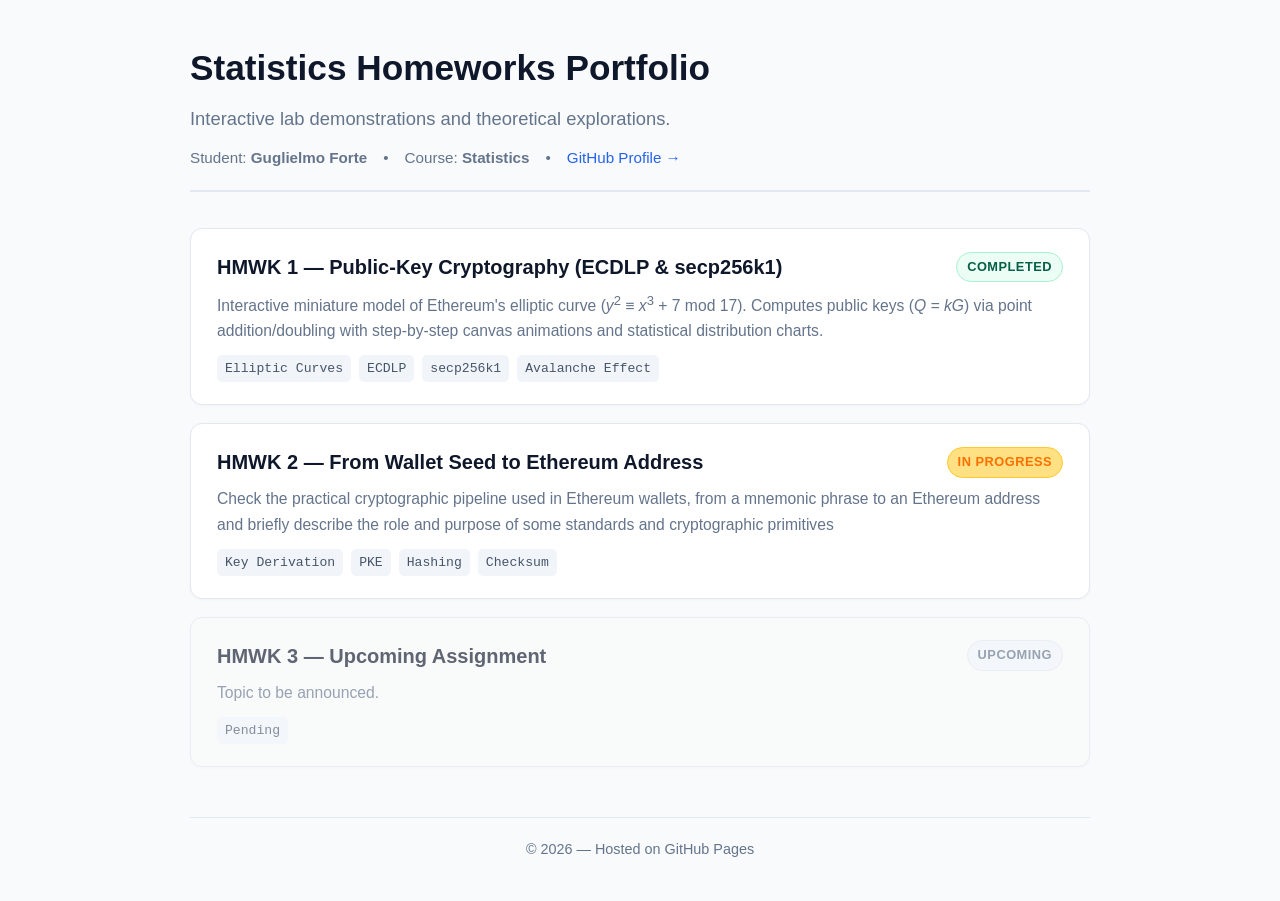
==== index.html @ 104cedfa "index and homework1" ====
<!doctype html>
<html lang="en">
    <head>
        <meta charset="UTF-8" />
        <meta name="viewport" content="width=device-width, initial-scale=1.0" />
        <title>Cryptography & Blockchain — Homework Portfolio</title>
        <style>
            :root {
                --bg: #f8fafc;
                --card-bg: #ffffff;
                --border: #e2e8f0;
                --border-hover: #cbd5e1;
                --text: #0f172a;
                --text-muted: #64748b;
                --primary: #2563eb;
                --primary-hover: #1d4ed8;
                --badge-green-bg: #ecfdf5;
                --badge-green-text: #065f46;
                --badge-gray-bg: #f1f5f9;
                --badge-gray-text: #64748b;
                --badge-yellow-text: #ff6f00;
                --badge-yellow-bg: #ffe082;
            }

            * {
                box-sizing: border-box;
            }

            body {
                font-family:
                    -apple-system, BlinkMacSystemFont, "Segoe UI", Roboto,
                    Helvetica, Arial, sans-serif;
                background: var(--bg);
                color: var(--text);
                line-height: 1.6;
                margin: 0;
                padding: 40px 20px;
            }

            .container {
                max-width: 900px;
                margin: 0 auto;
            }

            /* Profile / Header */
            header {
                margin-bottom: 36px;
                border-bottom: 2px solid var(--border);
                padding-bottom: 20px;
            }

            h1 {
                font-size: 2.2rem;
                font-weight: 700;
                margin: 0 0 8px 0;
                color: var(--text);
            }

            .subtitle {
                font-size: 1.15rem;
                color: var(--text-muted);
                margin: 0 0 12px 0;
            }

            .meta {
                font-size: 0.95rem;
                color: var(--text-muted);
                display: flex;
                gap: 16px;
                flex-wrap: wrap;
            }

            .meta a {
                color: var(--primary);
                text-decoration: none;
                font-weight: 500;
            }

            .meta a:hover {
                text-decoration: underline;
            }

            /* Homework Cards List */
            .hw-grid {
                display: flex;
                flex-direction: column;
                gap: 18px;
            }

            .hw-card {
                background: var(--card-bg);
                border: 1px solid var(--border);
                border-radius: 12px;
                padding: 22px 26px;
                text-decoration: none;
                color: inherit;
                display: block;
                transition: all 0.2s ease;
                box-shadow: 0 1px 3px rgba(0, 0, 0, 0.03);
            }

            /* Hover effect for active homeworks */
            a.hw-card:hover {
                border-color: var(--primary);
                transform: translateY(-2px);
                box-shadow: 0 6px 16px rgba(37, 99, 235, 0.08);
            }

            .hw-card.disabled {
                opacity: 0.65;
                cursor: not-allowed;
                background: #fafafa;
            }

            .card-header {
                display: flex;
                justify-content: space-between;
                align-items: center;
                margin-bottom: 8px;
                flex-wrap: wrap;
                gap: 8px;
            }

            .hw-title {
                font-size: 1.25rem;
                font-weight: 600;
                color: var(--text);
                margin: 0;
            }

            a.hw-card:hover .hw-title {
                color: var(--primary);
            }

            .badge {
                font-size: 0.8rem;
                font-weight: 600;
                padding: 4px 10px;
                border-radius: 20px;
                text-transform: uppercase;
                letter-spacing: 0.5px;
            }

            .badge-completed {
                background: var(--badge-green-bg);
                color: var(--badge-green-text);
                border: 1px solid #a7f3d0;
            }

            .badge-upcoming {
                background: var(--badge-gray-bg);
                color: var(--badge-gray-text);
                border: 1px solid #e2e8f0;
            }

            .badge-inprogress {
                background: var(--badge-yellow-bg);
                color: var(--badge-yellow-text);
                border: 1px solid #ffca28;
            }

            .hw-desc {
                font-size: 0.98rem;
                color: var(--text-muted);
                margin: 0 0 12px 0;
            }

            .hw-tags {
                display: flex;
                gap: 8px;
                flex-wrap: wrap;
            }

            .tag {
                font-size: 0.82rem;
                font-family: "Fira Code", monospace;
                background: #f1f5f9;
                color: #475569;
                padding: 3px 8px;
                border-radius: 5px;
            }

            footer {
                margin-top: 50px;
                text-align: center;
                font-size: 0.9rem;
                color: var(--text-muted);
                border-top: 1px solid var(--border);
                padding-top: 20px;
            }
        </style>
    </head>
    <body>
        <div class="container">
            <header>
                <h1>Statistics Homeworks Portfolio</h1>
                <p class="subtitle">
                    Interactive lab demonstrations and theoretical explorations.
                </p>
                <div class="meta">
                    <span>Student: <strong>Guglielmo Forte</strong></span>
                    <span>&bull;</span>
                    <span>Course: <strong>Statistics</strong></span>
                    <span>&bull;</span>
                    <a
                        href="https://github.com/GuFo0"
                        target="_blank"
                        rel="noopener"
                        >GitHub Profile &rarr;</a
                    >
                </div>
            </header>

            <!-- List of Homeworks -->
            <div class="hw-grid">
                <a href="hmwk1.html" class="hw-card">
                    <div class="card-header">
                        <h2 class="hw-title">
                            HMWK 1 — Public-Key Cryptography (ECDLP &amp;
                            secp256k1)
                        </h2>
                        <span class="badge badge-completed">Completed</span>
                    </div>
                    <p class="hw-desc">
                        Interactive miniature model of Ethereum's elliptic curve
                        (<i>y</i><sup>2</sup> &equiv; <i>x</i><sup>3</sup> + 7
                        mod 17). Computes public keys (<i>Q = kG</i>) via point
                        addition/doubling with step-by-step canvas animations
                        and statistical distribution charts.
                    </p>
                    <div class="hw-tags">
                        <span class="tag">Elliptic Curves</span>
                        <span class="tag">ECDLP</span>
                        <span class="tag">secp256k1</span>
                        <span class="tag">Avalanche Effect</span>
                    </div>
                </a>

                <a href="hmwk2.html" class="hw-card">
                    <div class="card-header">
                        <h2 class="hw-title">
                            HMWK 2 — From Wallet Seed to Ethereum Address
                        </h2>
                        <span class="badge badge-inprogress">In Progress</span>
                    </div>
                    <p class="hw-desc">
                        Check the practical cryptographic pipeline used in
                        Ethereum wallets, from a mnemonic phrase to an Ethereum
                        address and briefly describe the role and purpose of
                        some standards and cryptographic primitives
                    </p>
                    <div class="hw-tags">
                        <span class="tag">Key Derivation</span>
                        <span class="tag">PKE</span>
                        <span class="tag">Hashing</span>
                        <span class="tag">Checksum</span>
                    </div>
                </a>

                <!-- HOMEWORK 3 (Placeholder) -->
                <div class="hw-card disabled">
                    <div class="card-header">
                        <h2 class="hw-title">HMWK 3 — Upcoming Assignment</h2>
                        <span class="badge badge-upcoming">Upcoming</span>
                    </div>
                    <p class="hw-desc">Topic to be announced.</p>
                    <div class="hw-tags">
                        <span class="tag">Pending</span>
                    </div>
                </div>
            </div>

            <footer>
                &copy;
                <script>
                    document.write(new Date().getFullYear());
                </script>
                — Hosted on GitHub Pages
            </footer>
        </div>
    </body>
</html>
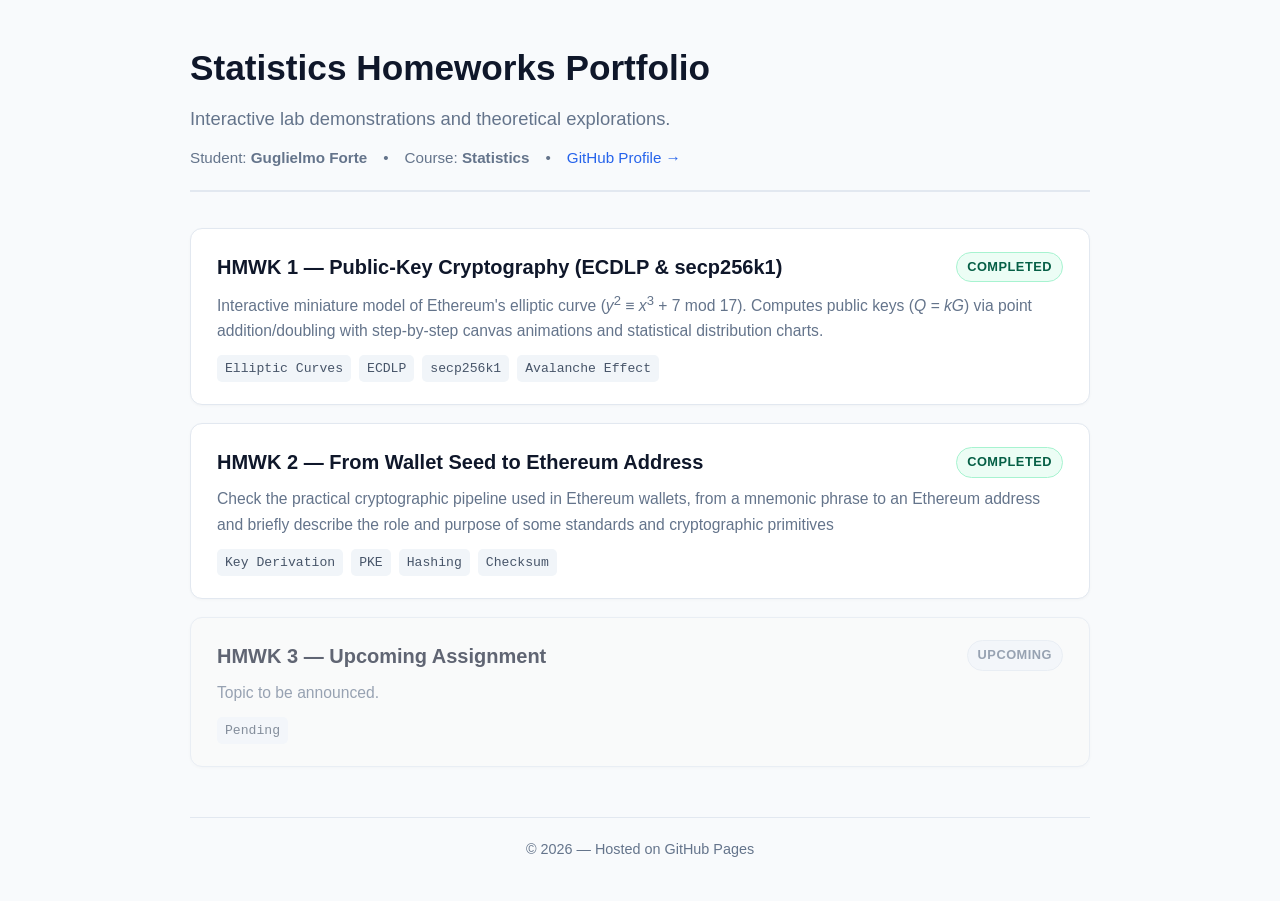
==== commit ed87501d: "homework2" ====
--- a/index.html
+++ b/index.html
@@ -241,7 +241,7 @@
                         <h2 class="hw-title">
                             HMWK 2 — From Wallet Seed to Ethereum Address
                         </h2>
-                        <span class="badge badge-inprogress">In Progress</span>
+                        <span class="badge badge-completed">Completed</span>
                     </div>
                     <p class="hw-desc">
                         Check the practical cryptographic pipeline used in
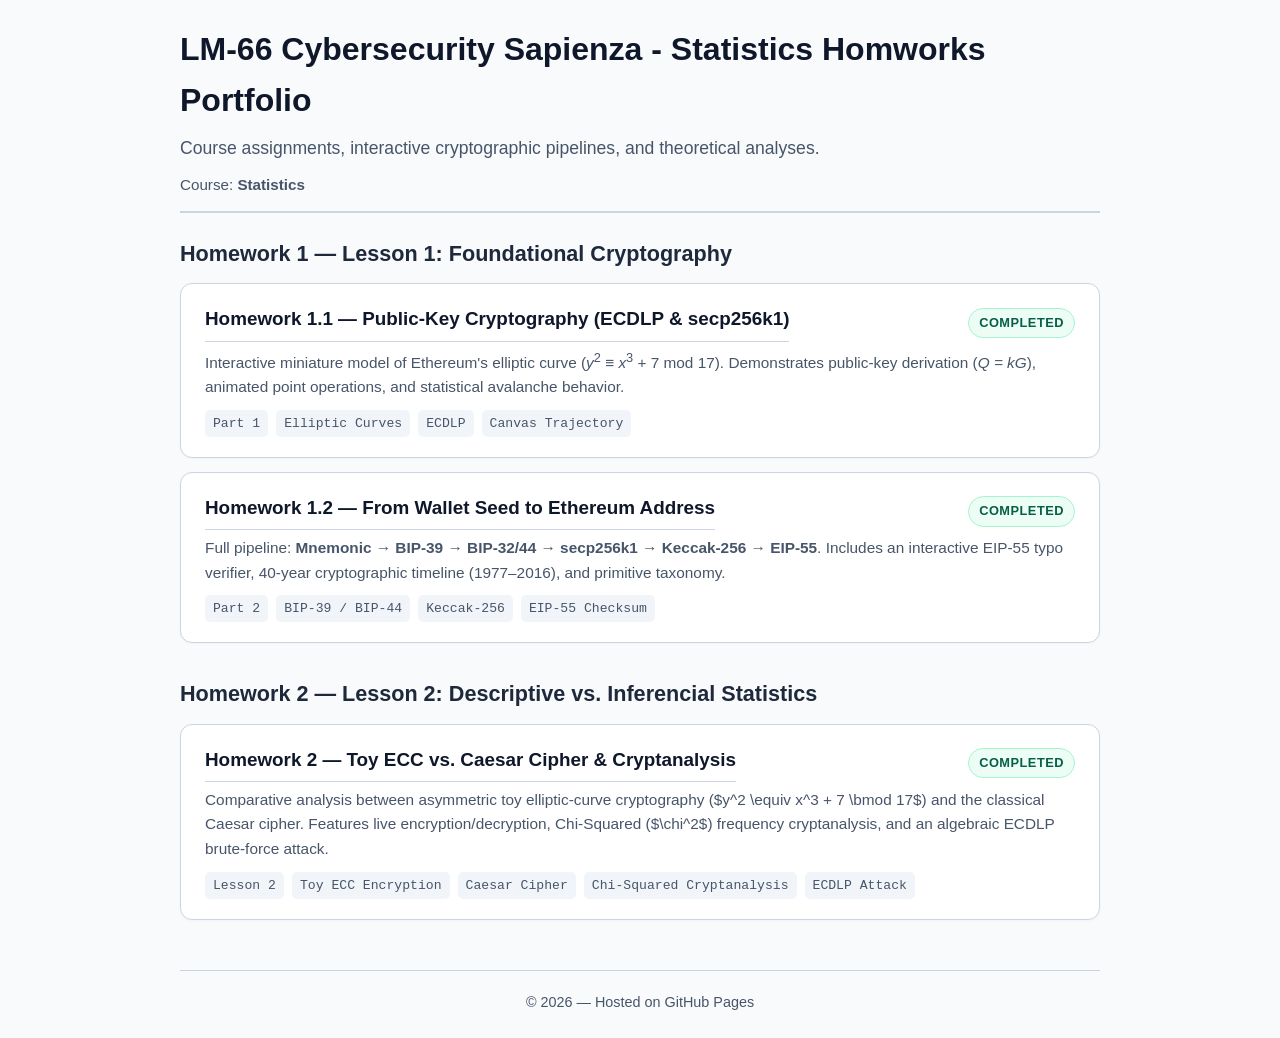
==== commit 87baf0ab: "homwork2 and reorganize portfolio" ====
--- a/index.html
+++ b/index.html
@@ -3,220 +3,125 @@
     <head>
         <meta charset="UTF-8" />
         <meta name="viewport" content="width=device-width, initial-scale=1.0" />
-        <title>Cryptography & Blockchain — Homework Portfolio</title>
+        <title>
+            LM-66 Cybersecurity Sapienza - Statistics Course — Homework
+            Portfolio
+        </title>
+        <link rel="stylesheet" href="style.css" />
         <style>
-            :root {
-                --bg: #f8fafc;
-                --card-bg: #ffffff;
-                --border: #e2e8f0;
-                --border-hover: #cbd5e1;
-                --text: #0f172a;
-                --text-muted: #64748b;
-                --primary: #2563eb;
-                --primary-hover: #1d4ed8;
-                --badge-green-bg: #ecfdf5;
-                --badge-green-text: #065f46;
-                --badge-gray-bg: #f1f5f9;
-                --badge-gray-text: #64748b;
-                --badge-yellow-text: #ff6f00;
-                --badge-yellow-bg: #ffe082;
-            }
-
-            * {
-                box-sizing: border-box;
-            }
-
-            body {
-                font-family:
-                    -apple-system, BlinkMacSystemFont, "Segoe UI", Roboto,
-                    Helvetica, Arial, sans-serif;
-                background: var(--bg);
-                color: var(--text);
-                line-height: 1.6;
-                margin: 0;
-                padding: 40px 20px;
-            }
-
-            .container {
-                max-width: 900px;
-                margin: 0 auto;
-            }
-
-            /* Profile / Header */
-            header {
-                margin-bottom: 36px;
-                border-bottom: 2px solid var(--border);
-                padding-bottom: 20px;
-            }
-
-            h1 {
-                font-size: 2.2rem;
+            /* Specific styles for the Index Hub */
+            .lesson-section {
+                margin-bottom: 34px;
+            }
+            .lesson-title {
+                font-size: 1.35rem;
                 font-weight: 700;
-                margin: 0 0 8px 0;
-                color: var(--text);
-            }
-
-            .subtitle {
-                font-size: 1.15rem;
-                color: var(--text-muted);
-                margin: 0 0 12px 0;
-            }
-
-            .meta {
-                font-size: 0.95rem;
-                color: var(--text-muted);
+                color: #1e293b;
+                margin-bottom: 12px;
                 display: flex;
-                gap: 16px;
-                flex-wrap: wrap;
-            }
-
-            .meta a {
-                color: var(--primary);
-                text-decoration: none;
-                font-weight: 500;
-            }
-
-            .meta a:hover {
-                text-decoration: underline;
-            }
-
-            /* Homework Cards List */
-            .hw-grid {
-                display: flex;
-                flex-direction: column;
-                gap: 18px;
-            }
-
+                align-items: center;
+                gap: 10px;
+            }
             .hw-card {
-                background: var(--card-bg);
+                background: var(--card);
                 border: 1px solid var(--border);
                 border-radius: 12px;
-                padding: 22px 26px;
+                padding: 20px 24px;
                 text-decoration: none;
                 color: inherit;
                 display: block;
                 transition: all 0.2s ease;
                 box-shadow: 0 1px 3px rgba(0, 0, 0, 0.03);
-            }
-
-            /* Hover effect for active homeworks */
+                margin-bottom: 14px;
+            }
             a.hw-card:hover {
                 border-color: var(--primary);
                 transform: translateY(-2px);
                 box-shadow: 0 6px 16px rgba(37, 99, 235, 0.08);
             }
-
             .hw-card.disabled {
                 opacity: 0.65;
                 cursor: not-allowed;
                 background: #fafafa;
             }
-
             .card-header {
                 display: flex;
                 justify-content: space-between;
                 align-items: center;
-                margin-bottom: 8px;
+                margin-bottom: 6px;
                 flex-wrap: wrap;
                 gap: 8px;
             }
-
             .hw-title {
-                font-size: 1.25rem;
+                font-size: 1.18rem;
                 font-weight: 600;
+                margin: 0;
                 color: var(--text);
-                margin: 0;
-            }
-
+            }
             a.hw-card:hover .hw-title {
                 color: var(--primary);
             }
-
-            .badge {
-                font-size: 0.8rem;
-                font-weight: 600;
-                padding: 4px 10px;
-                border-radius: 20px;
-                text-transform: uppercase;
-                letter-spacing: 0.5px;
-            }
-
-            .badge-completed {
-                background: var(--badge-green-bg);
-                color: var(--badge-green-text);
-                border: 1px solid #a7f3d0;
-            }
-
-            .badge-upcoming {
-                background: var(--badge-gray-bg);
-                color: var(--badge-gray-text);
-                border: 1px solid #e2e8f0;
-            }
-
-            .badge-inprogress {
-                background: var(--badge-yellow-bg);
-                color: var(--badge-yellow-text);
-                border: 1px solid #ffca28;
-            }
-
             .hw-desc {
-                font-size: 0.98rem;
+                font-size: 0.96rem;
                 color: var(--text-muted);
-                margin: 0 0 12px 0;
-            }
-
+                margin: 0 0 10px 0;
+            }
             .hw-tags {
                 display: flex;
                 gap: 8px;
                 flex-wrap: wrap;
             }
-
             .tag {
                 font-size: 0.82rem;
-                font-family: "Fira Code", monospace;
+                font-family: monospace;
                 background: #f1f5f9;
                 color: #475569;
                 padding: 3px 8px;
                 border-radius: 5px;
             }
-
-            footer {
-                margin-top: 50px;
-                text-align: center;
-                font-size: 0.9rem;
-                color: var(--text-muted);
-                border-top: 1px solid var(--border);
-                padding-top: 20px;
-            }
         </style>
     </head>
     <body>
-        <div class="container">
+        <div class="container" style="max-width: 920px">
             <header>
-                <h1>Statistics Homeworks Portfolio</h1>
-                <p class="subtitle">
-                    Interactive lab demonstrations and theoretical explorations.
+                <h1>
+                    LM-66 Cybersecurity Sapienza - Statistics Homworks Portfolio
+                </h1>
+                <p
+                    style="
+                        font-size: 1.1rem;
+                        color: var(--text-muted);
+                        margin: 0 0 10px 0;
+                    "
+                >
+                    Course assignments, interactive cryptographic pipelines, and
+                    theoretical analyses.
                 </p>
-                <div class="meta">
-                    <span>Student: <strong>Guglielmo Forte</strong></span>
-                    <span>&bull;</span>
+                <div
+                    style="
+                        font-size: 0.95rem;
+                        color: var(--text-muted);
+                        display: flex;
+                        gap: 16px;
+                    "
+                >
                     <span>Course: <strong>Statistics</strong></span>
-                    <span>&bull;</span>
-                    <a
-                        href="https://github.com/GuFo0"
-                        target="_blank"
-                        rel="noopener"
-                        >GitHub Profile &rarr;</a
+                </div>
+            </header>
+
+            <!-- LESSON 1 / HOMEWORK 1 -->
+            <div class="lesson-section">
+                <div class="lesson-title">
+                    <span
+                        >Homework 1 — Lesson 1: Foundational Cryptography</span
                     >
                 </div>
-            </header>
-
-            <!-- List of Homeworks -->
-            <div class="hw-grid">
-                <a href="hmwk1.html" class="hw-card">
+
+                <!-- Part 1.1 -->
+                <a href="hmwk1-1.html" class="hw-card">
                     <div class="card-header">
                         <h2 class="hw-title">
-                            HMWK 1 — Public-Key Cryptography (ECDLP &amp;
+                            Homework 1.1 — Public-Key Cryptography (ECDLP &amp;
                             secp256k1)
                         </h2>
                         <span class="badge badge-completed">Completed</span>
@@ -224,53 +129,91 @@
                     <p class="hw-desc">
                         Interactive miniature model of Ethereum's elliptic curve
                         (<i>y</i><sup>2</sup> &equiv; <i>x</i><sup>3</sup> + 7
-                        mod 17). Computes public keys (<i>Q = kG</i>) via point
-                        addition/doubling with step-by-step canvas animations
-                        and statistical distribution charts.
+                        mod 17). Demonstrates public-key derivation (<i
+                            >Q = kG</i
+                        >), animated point operations, and statistical avalanche
+                        behavior.
                     </p>
                     <div class="hw-tags">
+                        <span class="tag">Part 1</span>
                         <span class="tag">Elliptic Curves</span>
                         <span class="tag">ECDLP</span>
-                        <span class="tag">secp256k1</span>
-                        <span class="tag">Avalanche Effect</span>
+                        <span class="tag">Canvas Trajectory</span>
                     </div>
                 </a>
 
+                <!-- Part 1.2 -->
+                <a href="hmwk1-2.html" class="hw-card">
+                    <div class="card-header">
+                        <h2 class="hw-title">
+                            Homework 1.2 — From Wallet Seed to Ethereum Address
+                        </h2>
+                        <span class="badge badge-completed">Completed</span>
+                    </div>
+                    <p class="hw-desc">
+                        Full pipeline:
+                        <strong
+                            >Mnemonic &rarr; BIP-39 &rarr; BIP-32/44 &rarr;
+                            secp256k1 &rarr; Keccak-256 &rarr; EIP-55</strong
+                        >. Includes an interactive EIP-55 typo verifier, 40-year
+                        cryptographic timeline (1977&ndash;2016), and primitive
+                        taxonomy.
+                    </p>
+                    <div class="hw-tags">
+                        <span class="tag">Part 2</span>
+                        <span class="tag">BIP-39 / BIP-44</span>
+                        <span class="tag">Keccak-256</span>
+                        <span class="tag">EIP-55 Checksum</span>
+                    </div>
+                </a>
+            </div>
+
+            <!-- LESSON 2 / HOMEWORK 2 -->
+            <div class="lesson-section">
+                <div class="lesson-title">
+                    <span
+                        >Homework 2 — Lesson 2: Descriptive vs. Inferencial
+                        Statistics</span
+                    >
+                </div>
+
+                <!-- HOMEWORK 2 (Active) -->
                 <a href="hmwk2.html" class="hw-card">
                     <div class="card-header">
                         <h2 class="hw-title">
-                            HMWK 2 — From Wallet Seed to Ethereum Address
+                            Homework 2 — Toy ECC vs. Caesar Cipher &amp;
+                            Cryptanalysis
                         </h2>
                         <span class="badge badge-completed">Completed</span>
                     </div>
                     <p class="hw-desc">
-                        Check the practical cryptographic pipeline used in
-                        Ethereum wallets, from a mnemonic phrase to an Ethereum
-                        address and briefly describe the role and purpose of
-                        some standards and cryptographic primitives
+                        Comparative analysis between asymmetric toy
+                        elliptic-curve cryptography ($y^2 \equiv x^3 + 7 \bmod
+                        17$) and the classical Caesar cipher. Features live
+                        encryption/decryption, Chi-Squared ($\chi^2$) frequency
+                        cryptanalysis, and an algebraic ECDLP brute-force
+                        attack.
                     </p>
                     <div class="hw-tags">
-                        <span class="tag">Key Derivation</span>
-                        <span class="tag">PKE</span>
-                        <span class="tag">Hashing</span>
-                        <span class="tag">Checksum</span>
+                        <span class="tag">Lesson 2</span>
+                        <span class="tag">Toy ECC Encryption</span>
+                        <span class="tag">Caesar Cipher</span>
+                        <span class="tag">Chi-Squared Cryptanalysis</span>
+                        <span class="tag">ECDLP Attack</span>
                     </div>
                 </a>
-
-                <!-- HOMEWORK 3 (Placeholder) -->
-                <div class="hw-card disabled">
-                    <div class="card-header">
-                        <h2 class="hw-title">HMWK 3 — Upcoming Assignment</h2>
-                        <span class="badge badge-upcoming">Upcoming</span>
-                    </div>
-                    <p class="hw-desc">Topic to be announced.</p>
-                    <div class="hw-tags">
-                        <span class="tag">Pending</span>
-                    </div>
-                </div>
             </div>
 
-            <footer>
+            <footer
+                style="
+                    margin-top: 50px;
+                    text-align: center;
+                    font-size: 0.9rem;
+                    color: var(--text-muted);
+                    border-top: 1px solid var(--border);
+                    padding-top: 20px;
+                "
+            >
                 &copy;
                 <script>
                     document.write(new Date().getFullYear());
--- a/style.css
+++ b/style.css
@@ -0,0 +1,316 @@
+:root {
+    --bg: #f8fafc;
+    --card: #ffffff;
+    --border: #cbd5e1;
+    --text: #0f172a;
+    --text-muted: #475569;
+    --primary: #2563eb;
+    --primary-hover: #1d4ed8;
+    --green: #10b981;
+    --red: #ef4444;
+    --amber: #f59e0b;
+    --purple: #8b5cf6;
+    --badge-green-bg: #ecfdf5;
+    --badge-green-text: #065f46;
+    --badge-gray-bg: #f1f5f9;
+    --badge-gray-text: #64748b;
+}
+
+* {
+    box-sizing: border-box;
+}
+
+body {
+    font-family:
+        -apple-system, BlinkMacSystemFont, "Segoe UI", Roboto, Helvetica, Arial,
+        sans-serif;
+    background: var(--bg);
+    color: var(--text);
+    line-height: 1.6;
+    margin: 0;
+    padding: 24px;
+    font-size: 1.05rem;
+}
+
+.container {
+    max-width: min(94vw, 1450px);
+    margin: 0 auto;
+}
+
+/* Navigation Back Link */
+.nav-back,
+.back-btn {
+    display: inline-flex;
+    align-items: center;
+    gap: 6px;
+    padding: 8px 14px;
+    font-size: 0.95rem;
+    font-weight: 600;
+    color: #334155;
+    background: #ffffff;
+    border: 1px solid var(--border);
+    border-radius: 8px;
+    text-decoration: none;
+    margin-bottom: 20px;
+    box-shadow: 0 1px 2px rgba(0, 0, 0, 0.04);
+    transition: all 0.15s ease;
+}
+.nav-back:hover,
+.back-btn:hover {
+    background: #f1f5f9;
+    color: var(--primary);
+    border-color: #94a3b8;
+    transform: translateX(-2px);
+}
+
+/* Typography & Headers */
+header {
+    margin-bottom: 24px;
+    border-bottom: 2px solid var(--border);
+    padding-bottom: 14px;
+}
+h1 {
+    margin: 0 0 8px 0;
+    font-size: 2rem;
+    color: #0f172a;
+    font-weight: 700;
+}
+h2 {
+    font-size: 1.4rem;
+    margin: 0 0 14px 0;
+    border-bottom: 1px solid var(--border);
+    padding-bottom: 6px;
+    color: #1e293b;
+}
+h3 {
+    font-size: 1.15rem;
+    margin: 14px 0 6px 0;
+    color: #1e293b;
+}
+p,
+li {
+    font-size: 1rem;
+    color: var(--text-muted);
+}
+
+/* Cards & Grids */
+.card {
+    background: var(--card);
+    border: 1px solid var(--border);
+    border-radius: 10px;
+    padding: 22px;
+    margin-bottom: 24px;
+    box-shadow: 0 2px 6px rgba(0, 0, 0, 0.04);
+}
+.grid-2 {
+    display: grid;
+    grid-template-columns: 1fr 1fr;
+    gap: 24px;
+}
+@media (max-width: 950px) {
+    .grid-2 {
+        grid-template-columns: 1fr;
+    }
+    body {
+        padding: 14px;
+    }
+}
+
+/* Form Controls & Buttons */
+.control-group {
+    margin-bottom: 16px;
+}
+label {
+    display: block;
+    font-weight: 600;
+    font-size: 0.95rem;
+    margin-bottom: 6px;
+}
+input,
+select,
+button,
+textarea {
+    padding: 10px 14px;
+    border: 1px solid var(--border);
+    border-radius: 8px;
+    font-size: 0.98rem;
+    width: 100%;
+}
+textarea {
+    resize: vertical;
+    min-height: 60px;
+    font-family: inherit;
+}
+.btn-group {
+    display: flex;
+    gap: 8px;
+    margin-top: 12px;
+    flex-wrap: wrap;
+}
+button {
+    background: var(--primary);
+    color: white;
+    border: none;
+    cursor: pointer;
+    font-weight: 600;
+    width: auto;
+    transition: background 0.15s;
+}
+button:hover {
+    background: var(--primary-hover);
+}
+button.secondary {
+    background: #64748b;
+}
+button.secondary:hover {
+    background: #475569;
+}
+
+/* Tables */
+.table-container {
+    max-height: 300px;
+    overflow-y: auto;
+    border: 1px solid var(--border);
+    border-radius: 8px;
+    margin-top: 10px;
+}
+table {
+    width: 100%;
+    border-collapse: collapse;
+    font-size: 0.95rem;
+    text-align: left;
+}
+th,
+td {
+    padding: 10px 14px;
+    border-bottom: 1px solid var(--border);
+}
+th {
+    background: #f1f5f9;
+    position: sticky;
+    top: 0;
+    font-weight: 600;
+}
+
+/* Badges & Code Tags */
+.badge-math {
+    font-family: monospace;
+    background: #e2e8f0;
+    padding: 2px 6px;
+    border-radius: 4px;
+}
+.math {
+    font-family: "Times New Roman", Times, serif;
+    font-style: italic;
+}
+.code-val {
+    font-family: "Fira Code", monospace;
+    font-size: 0.9rem;
+    background: #f1f5f9;
+    padding: 8px 12px;
+    border-radius: 6px;
+    border: 1px solid #e2e8f0;
+    word-break: break-all;
+    margin-top: 6px;
+    color: #0f172a;
+}
+.badge {
+    font-size: 0.8rem;
+    font-weight: 600;
+    padding: 4px 10px;
+    border-radius: 20px;
+    text-transform: uppercase;
+    letter-spacing: 0.5px;
+    display: inline-block;
+}
+.badge-completed {
+    background: var(--badge-green-bg);
+    color: var(--badge-green-text);
+    border: 1px solid #a7f3d0;
+}
+.badge-upcoming {
+    background: var(--badge-gray-bg);
+    color: var(--badge-gray-text);
+    border: 1px solid #e2e8f0;
+}
+
+/* Timeline (Pixel-Perfect Centered) */
+.timeline {
+    position: relative;
+    margin: 24px 0 10px 4px;
+    padding-left: 0;
+    border-left: none;
+}
+.timeline-item {
+    position: relative;
+    padding-left: 32px;
+    margin-bottom: 24px;
+}
+.timeline-item:last-child {
+    margin-bottom: 0;
+}
+.timeline-item::after {
+    content: "";
+    position: absolute;
+    left: 6px;
+    top: 20px;
+    bottom: -8px;
+    width: 2px;
+    background: #cbd5e1;
+}
+.timeline-item:last-child::after {
+    display: none;
+}
+.timeline-item::before {
+    content: "";
+    position: absolute;
+    left: 0;
+    top: 4px;
+    width: 14px;
+    height: 14px;
+    border-radius: 50%;
+    background: var(--primary);
+    border: 2px solid #ffffff;
+    box-shadow: 0 0 0 2px var(--primary);
+    z-index: 1;
+}
+.timeline-date {
+    font-size: 0.85rem;
+    font-weight: 700;
+    color: var(--primary);
+    text-transform: uppercase;
+    letter-spacing: 0.5px;
+}
+.timeline-title {
+    font-weight: 600;
+    margin: 2px 0 4px 0;
+    color: #1e293b;
+}
+
+/* Canvas & Legend */
+canvas {
+    background: #ffffff;
+    border: 1px solid #cbd5e1;
+    border-radius: 8px;
+    max-width: 100%;
+    height: auto;
+}
+.legend {
+    display: flex;
+    gap: 16px;
+    font-size: 0.88rem;
+    margin-top: 10px;
+    flex-wrap: wrap;
+    justify-content: center;
+}
+.legend-item {
+    display: flex;
+    align-items: center;
+    gap: 6px;
+}
+.legend-dot {
+    width: 12px;
+    height: 12px;
+    border-radius: 50%;
+    display: inline-block;
+}
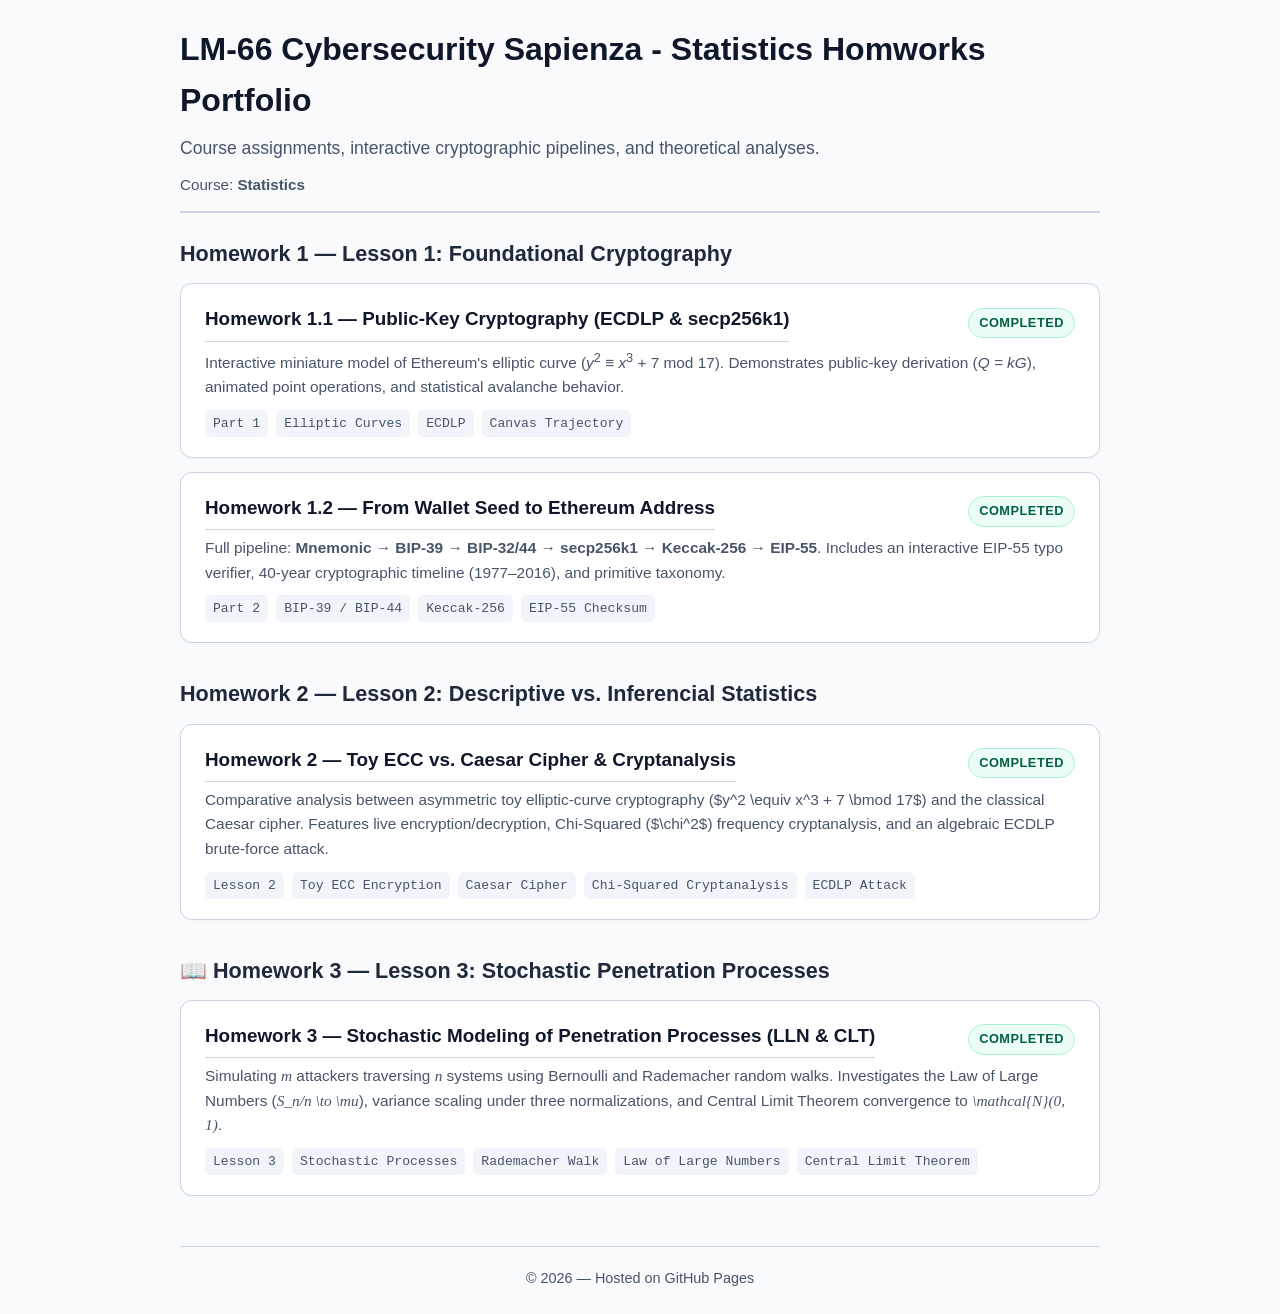
==== commit f165cd91: "homowork 3" ====
--- a/index.html
+++ b/index.html
@@ -118,7 +118,7 @@
                 </div>
 
                 <!-- Part 1.1 -->
-                <a href="hmwk1-1.html" class="hw-card">
+                <a href="hmwk1.html" class="hw-card">
                     <div class="card-header">
                         <h2 class="hw-title">
                             Homework 1.1 — Public-Key Cryptography (ECDLP &amp;
@@ -143,7 +143,7 @@
                 </a>
 
                 <!-- Part 1.2 -->
-                <a href="hmwk1-2.html" class="hw-card">
+                <a href="hmwk2.html" class="hw-card">
                     <div class="card-header">
                         <h2 class="hw-title">
                             Homework 1.2 — From Wallet Seed to Ethereum Address
@@ -178,7 +178,7 @@
                 </div>
 
                 <!-- HOMEWORK 2 (Active) -->
-                <a href="hmwk2.html" class="hw-card">
+                <a href="hmwk2-1.html" class="hw-card">
                     <div class="card-header">
                         <h2 class="hw-title">
                             Homework 2 — Toy ECC vs. Caesar Cipher &amp;
@@ -200,6 +200,43 @@
                         <span class="tag">Caesar Cipher</span>
                         <span class="tag">Chi-Squared Cryptanalysis</span>
                         <span class="tag">ECDLP Attack</span>
+                    </div>
+                </a>
+            </div>
+
+            <!-- LESSON 3 / HOMEWORK 3 -->
+            <div class="lesson-section">
+                <div class="lesson-title">
+                    <span
+                        >📖 Homework 3 — Lesson 3: Stochastic Penetration
+                        Processes</span
+                    >
+                </div>
+
+                <a href="hmwk3.html" class="hw-card">
+                    <div class="card-header">
+                        <h2 class="hw-title">
+                            Homework 3 — Stochastic Modeling of Penetration
+                            Processes (LLN &amp; CLT)
+                        </h2>
+                        <span class="badge badge-completed">Completed</span>
+                    </div>
+                    <p class="hw-desc">
+                        Simulating <span class="math">m</span> attackers
+                        traversing <span class="math">n</span> systems using
+                        Bernoulli and Rademacher random walks. Investigates the
+                        Law of Large Numbers (<span class="math"
+                            >S_n/n \to \mu</span
+                        >), variance scaling under three normalizations, and
+                        Central Limit Theorem convergence to
+                        <span class="math">\mathcal{N}(0, 1)</span>.
+                    </p>
+                    <div class="hw-tags">
+                        <span class="tag">Lesson 3</span>
+                        <span class="tag">Stochastic Processes</span>
+                        <span class="tag">Rademacher Walk</span>
+                        <span class="tag">Law of Large Numbers</span>
+                        <span class="tag">Central Limit Theorem</span>
                     </div>
                 </a>
             </div>
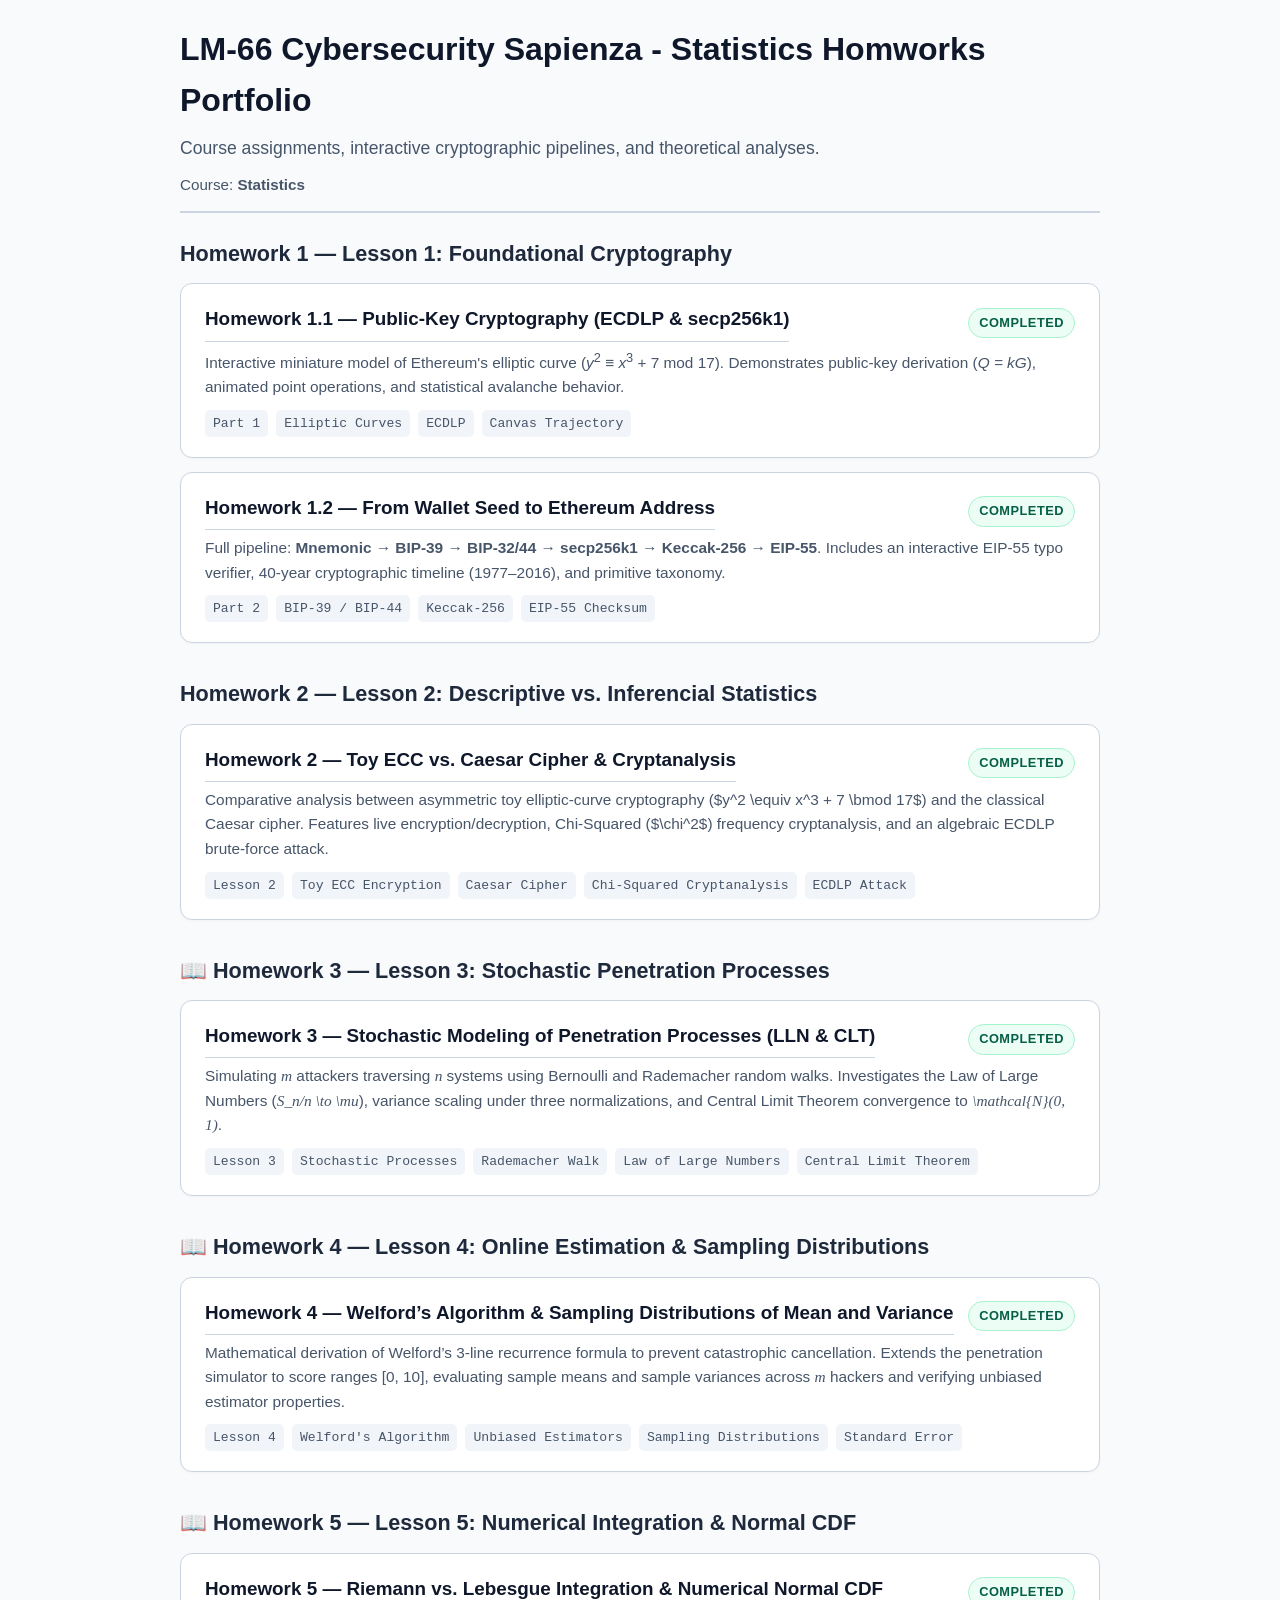
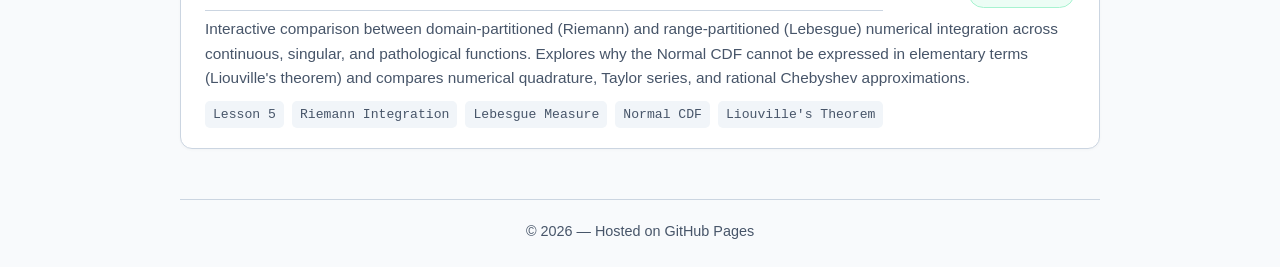
==== commit 3b9b950f: "homeworks 4 and 5, + refinements" ====
--- a/index.html
+++ b/index.html
@@ -241,6 +241,77 @@
                 </a>
             </div>
 
+            <!-- LESSON 4 / HOMEWORK 4 -->
+            <div class="lesson-section">
+                <div class="lesson-title">
+                    <span
+                        >📖 Homework 4 — Lesson 4: Online Estimation &amp;
+                        Sampling Distributions</span
+                    >
+                </div>
+
+                <a href="hmwk4.html" class="hw-card">
+                    <div class="card-header">
+                        <h2 class="hw-title">
+                            Homework 4 — Welford’s Algorithm &amp; Sampling
+                            Distributions of Mean and Variance
+                        </h2>
+                        <span class="badge badge-completed">Completed</span>
+                    </div>
+                    <p class="hw-desc">
+                        Mathematical derivation of Welford’s 3-line recurrence
+                        formula to prevent catastrophic cancellation. Extends
+                        the penetration simulator to score ranges [0, 10],
+                        evaluating sample means and sample variances across
+                        <span class="math">m</span> hackers and verifying
+                        unbiased estimator properties.
+                    </p>
+                    <div class="hw-tags">
+                        <span class="tag">Lesson 4</span>
+                        <span class="tag">Welford's Algorithm</span>
+                        <span class="tag">Unbiased Estimators</span>
+                        <span class="tag">Sampling Distributions</span>
+                        <span class="tag">Standard Error</span>
+                    </div>
+                </a>
+            </div>
+
+            <!-- LESSON 5 / HOMEWORK 5 -->
+            <div class="lesson-section">
+                <div class="lesson-title">
+                    <span
+                        >📖 Homework 5 — Lesson 5: Numerical Integration &amp;
+                        Normal CDF</span
+                    >
+                </div>
+
+                <a href="hmwk5.html" class="hw-card">
+                    <div class="card-header">
+                        <h2 class="hw-title">
+                            Homework 5 — Riemann vs. Lebesgue Integration &amp;
+                            Numerical Normal CDF
+                        </h2>
+                        <span class="badge badge-completed">Completed</span>
+                    </div>
+                    <p class="hw-desc">
+                        Interactive comparison between domain-partitioned
+                        (Riemann) and range-partitioned (Lebesgue) numerical
+                        integration across continuous, singular, and
+                        pathological functions. Explores why the Normal CDF
+                        cannot be expressed in elementary terms (Liouville's
+                        theorem) and compares numerical quadrature, Taylor
+                        series, and rational Chebyshev approximations.
+                    </p>
+                    <div class="hw-tags">
+                        <span class="tag">Lesson 5</span>
+                        <span class="tag">Riemann Integration</span>
+                        <span class="tag">Lebesgue Measure</span>
+                        <span class="tag">Normal CDF</span>
+                        <span class="tag">Liouville's Theorem</span>
+                    </div>
+                </a>
+            </div>
+
             <footer
                 style="
                     margin-top: 50px;
--- a/style.css
+++ b/style.css
@@ -314,3 +314,47 @@
     border-radius: 50%;
     display: inline-block;
 }
+
+.math-derivation {
+    background: #fdfdfd;
+    border-left: 4px solid var(--primary);
+    padding: 14px 18px;
+    margin: 14px 0;
+    border-radius: 0 8px 8px 0;
+    font-size: 0.95rem;
+    line-height: 1.7;
+}
+.code-snippet {
+    background: #0f172a;
+    color: #f8fafc;
+    padding: 14px 18px;
+    border-radius: 8px;
+    font-family: "Fira Code", monospace;
+    font-size: 0.92rem;
+    line-height: 1.6;
+    margin: 12px 0;
+    overflow-x: auto;
+}
+.kpi-grid {
+    display: grid;
+    grid-template-columns: repeat(auto-fit, minmax(210px, 1fr));
+    gap: 14px;
+    margin: 16px 0;
+}
+.kpi-card {
+    background: #f8fafc;
+    border: 1px solid var(--border);
+    border-radius: 8px;
+    padding: 14px;
+    text-align: center;
+}
+.kpi-val {
+    font-size: 1.35rem;
+    font-weight: 700;
+    color: var(--primary);
+    margin-top: 2px;
+}
+.kpi-label {
+    font-size: 0.85rem;
+    color: var(--text-muted);
+}
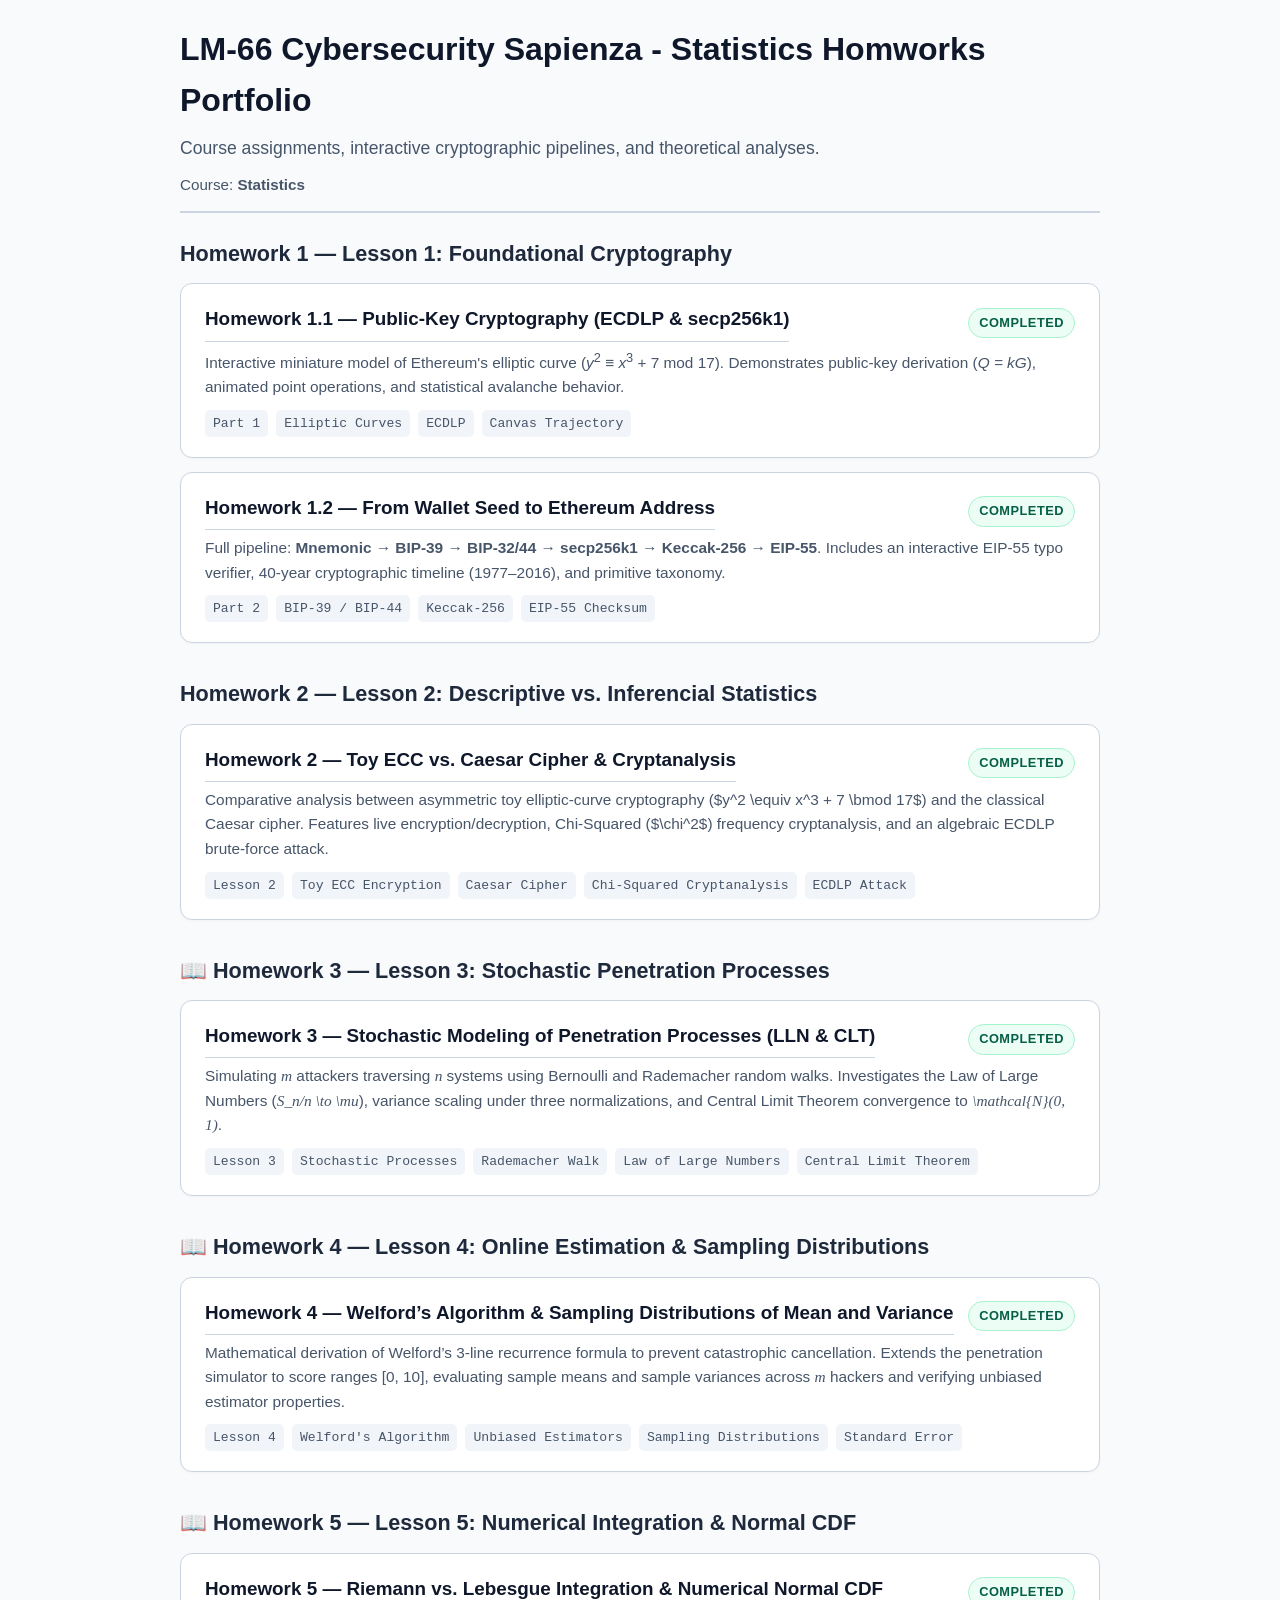
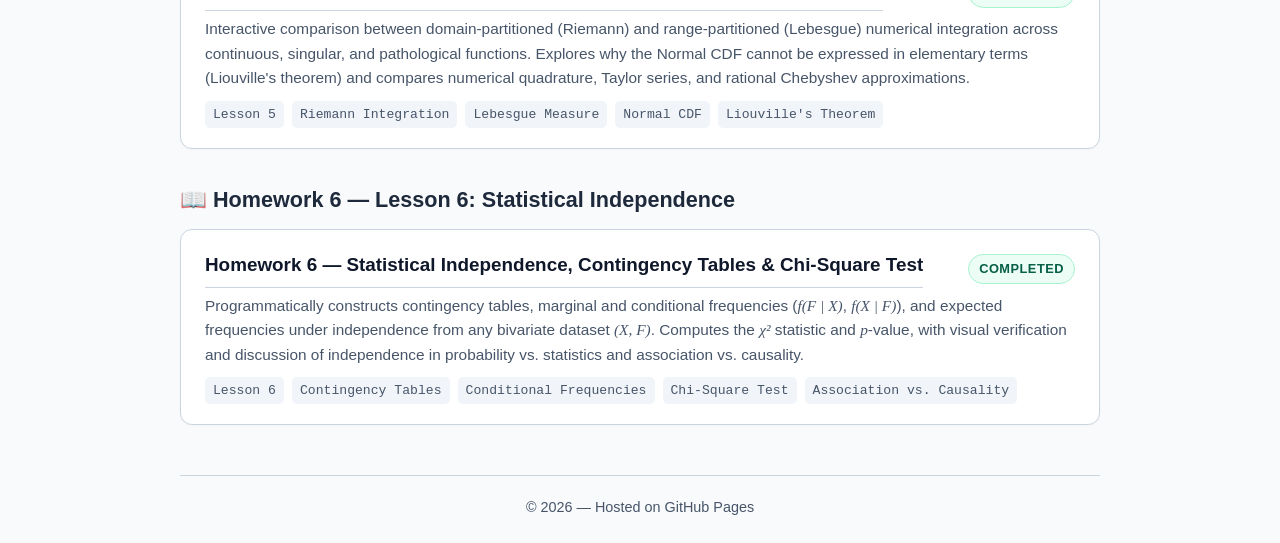
==== commit 69d41cc2: "homework 6" ====
--- a/index.html
+++ b/index.html
@@ -311,6 +311,45 @@
                     </div>
                 </a>
             </div>
+            <!-- LESSON 6 / HOMEWORK 6 -->
+            <div class="lesson-section">
+                <div class="lesson-title">
+                    <span
+                        >📖 Homework 6 — Lesson 6: Statistical
+                        Independence</span
+                    >
+                </div>
+
+                <a href="hmwk6.html" class="hw-card">
+                    <div class="card-header">
+                        <h2 class="hw-title">
+                            Homework 6 — Statistical Independence, Contingency
+                            Tables &amp; Chi-Square Test
+                        </h2>
+                        <span class="badge badge-completed">Completed</span>
+                    </div>
+                    <p class="hw-desc">
+                        Programmatically constructs contingency tables, marginal
+                        and conditional frequencies (<span class="math"
+                            >f(F | X)</span
+                        >, <span class="math">f(X | F)</span>), and expected
+                        frequencies under independence from any bivariate
+                        dataset <span class="math">(X, F)</span>. Computes the
+                        <span class="math">&chi;&sup2;</span> statistic and
+                        <span class="math">p</span>-value, with visual
+                        verification and discussion of independence in
+                        probability vs. statistics and association vs.
+                        causality.
+                    </p>
+                    <div class="hw-tags">
+                        <span class="tag">Lesson 6</span>
+                        <span class="tag">Contingency Tables</span>
+                        <span class="tag">Conditional Frequencies</span>
+                        <span class="tag">Chi-Square Test</span>
+                        <span class="tag">Association vs. Causality</span>
+                    </div>
+                </a>
+            </div>
 
             <footer
                 style="
